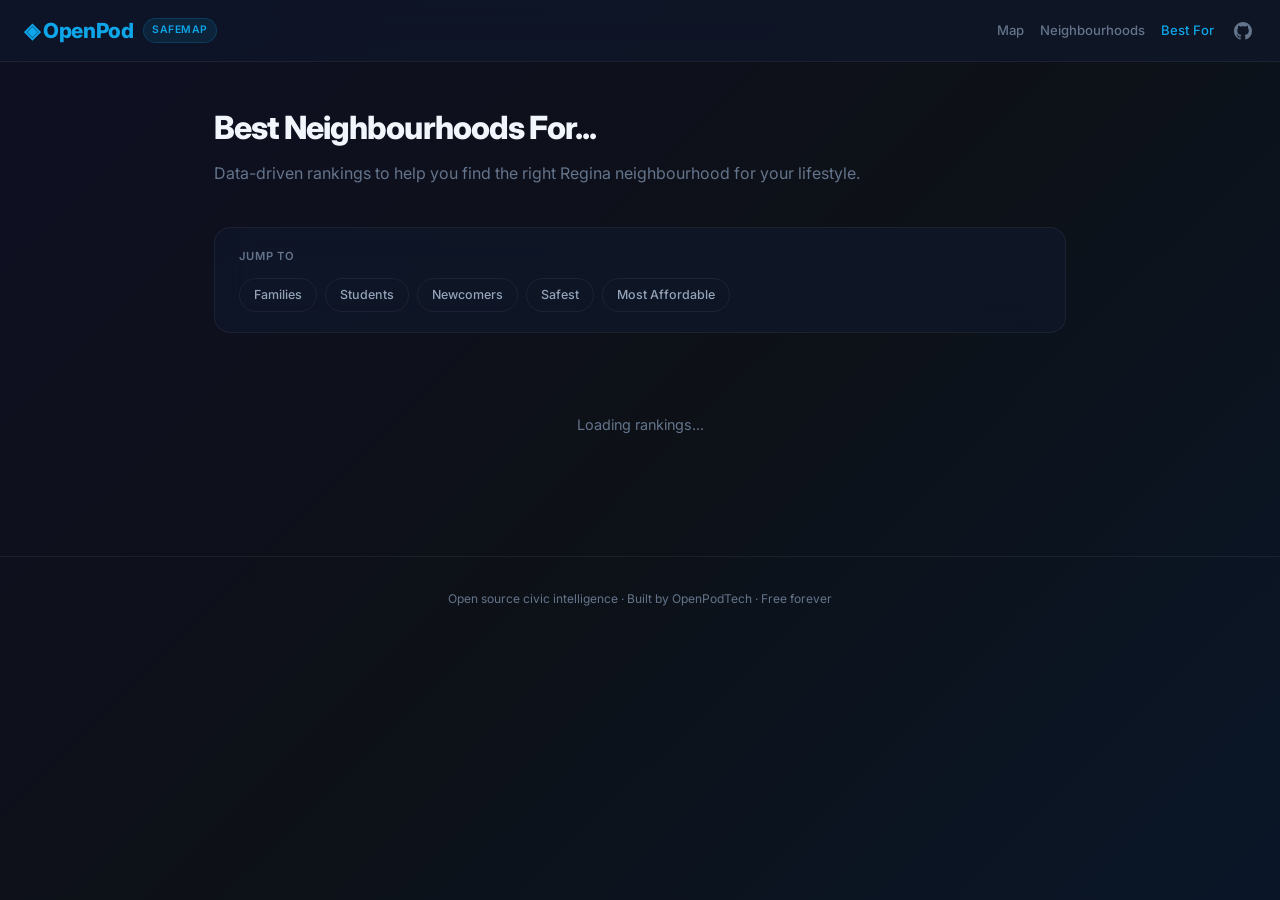
==== frontend/best-for/index.html @ 919fbf83 "Add SEO neighbourhood directory, profiles, best-for pages, sitemap, and Open Graph tags" ====
<!DOCTYPE html>
<html lang="en">
<head>
    <meta charset="UTF-8">
    <meta name="viewport" content="width=device-width, initial-scale=1.0">
    <title>Best Regina Neighbourhoods For Families, Students, Newcomers & Safety | OpenPod SafeMap</title>
    <meta name="description" content="Find the best Regina neighbourhoods for families, students, newcomers, safety, and affordability. Data-driven rankings with safety scores and crime data.">
    <meta property="og:title" content="Best Regina Neighbourhoods — Ranked by Safety, Affordability & More">
    <meta property="og:description" content="Data-driven rankings of Regina's best neighbourhoods for families, students, newcomers, and budget living.">
    <meta property="og:type" content="website">
    <meta property="og:url" content="https://openpodtech.github.io/openpod-regina-safemap/best-for/">
    <meta property="og:image" content="https://openpodtech.github.io/openpod-regina-safemap/og-image.png">
    <link rel="canonical" href="https://openpodtech.github.io/openpod-regina-safemap/best-for/">
    <link rel="preconnect" href="https://fonts.googleapis.com">
    <link rel="preconnect" href="https://fonts.gstatic.com" crossorigin>
    <link href="https://fonts.googleapis.com/css2?family=Inter:wght@400;500;600;700;800&display=swap" rel="stylesheet">
    <style>
        * { margin: 0; padding: 0; box-sizing: border-box; }

        :root {
            --accent: #0EA5E9;
            --accent-glow: rgba(14, 165, 233, 0.4);
            --bg-deep: #0f0f23;
            --bg-mid: #0d1117;
            --bg-card: rgba(15, 23, 42, 0.75);
            --border-subtle: rgba(255, 255, 255, 0.06);
            --border-hover: rgba(255, 255, 255, 0.12);
            --text-primary: #f0f6fc;
            --text-secondary: #94a3b8;
            --text-muted: #64748b;
            --green: #10b981;
            --teal: #14b8a6;
            --yellow: #f59e0b;
            --red: #ef4444;
            --purple: #a78bfa;
            --radius: 16px;
            --radius-sm: 10px;
            --radius-pill: 100px;
            --glass-blur: blur(16px);
            --shadow-lg: 0 8px 32px rgba(0, 0, 0, 0.3);
        }

        body {
            font-family: 'Inter', -apple-system, BlinkMacSystemFont, sans-serif;
            background: linear-gradient(135deg, #0f0f23 0%, #0d1117 50%, #0a1628 100%);
            color: var(--text-secondary);
            min-height: 100vh;
            font-size: 0.9rem;
            line-height: 1.6;
            -webkit-font-smoothing: antialiased;
        }

        a { color: var(--accent); text-decoration: none; }
        a:hover { text-decoration: underline; }

        /* Header */
        .site-header {
            position: sticky;
            top: 0;
            z-index: 100;
            display: flex;
            align-items: center;
            justify-content: space-between;
            padding: 14px 24px;
            background: var(--bg-card);
            backdrop-filter: var(--glass-blur);
            -webkit-backdrop-filter: var(--glass-blur);
            border-bottom: 1px solid var(--border-subtle);
        }

        .header-brand { display: flex; align-items: center; gap: 10px; }
        .brand-mark { font-size: 1.3rem; color: var(--accent); font-weight: 800; letter-spacing: -0.02em; }
        .brand-badge { font-size: 0.65rem; font-weight: 600; color: var(--accent); background: rgba(14, 165, 233, 0.1); border: 1px solid rgba(14, 165, 233, 0.2); padding: 3px 8px; border-radius: var(--radius-pill); text-transform: uppercase; letter-spacing: 0.05em; }

        .header-nav { display: flex; align-items: center; gap: 16px; }
        .header-nav a { font-size: 0.82rem; color: var(--text-muted); font-weight: 500; transition: color 0.2s; }
        .header-nav a:hover { color: var(--text-primary); text-decoration: none; }
        .header-nav a.active { color: var(--accent); }
        .github-link { color: var(--text-muted); display: flex; align-items: center; padding: 4px; border-radius: 6px; transition: color 0.2s; }
        .github-link:hover { color: var(--text-primary); }

        /* Page */
        .page-container {
            max-width: 900px;
            margin: 0 auto;
            padding: 40px 24px 80px;
        }

        .page-title {
            font-size: 2rem;
            font-weight: 800;
            color: var(--text-primary);
            letter-spacing: -0.03em;
            margin-bottom: 8px;
        }

        .page-subtitle {
            font-size: 1rem;
            color: var(--text-muted);
            margin-bottom: 40px;
        }

        /* Sections */
        .category-section {
            margin-bottom: 48px;
        }

        .category-title {
            font-size: 1.3rem;
            font-weight: 700;
            color: var(--text-primary);
            margin-bottom: 6px;
            letter-spacing: -0.01em;
        }

        .category-subtitle {
            font-size: 0.85rem;
            color: var(--text-muted);
            margin-bottom: 20px;
        }

        /* Ranked List */
        .ranked-list {
            display: flex;
            flex-direction: column;
            gap: 12px;
        }

        .ranked-item {
            display: flex;
            align-items: center;
            gap: 16px;
            padding: 16px 20px;
            background: var(--bg-card);
            backdrop-filter: var(--glass-blur);
            border: 1px solid var(--border-subtle);
            border-radius: var(--radius-sm);
            transition: transform 0.2s, border-color 0.2s;
            text-decoration: none;
            color: inherit;
        }

        .ranked-item:hover {
            transform: translateX(4px);
            border-color: var(--border-hover);
            text-decoration: none;
        }

        .rank-number {
            font-size: 1.2rem;
            font-weight: 800;
            color: var(--accent);
            width: 28px;
            text-align: center;
        }

        .rank-score {
            width: 44px;
            height: 44px;
            border-radius: 50%;
            display: flex;
            align-items: center;
            justify-content: center;
            font-size: 0.95rem;
            font-weight: 800;
            flex-shrink: 0;
            border: 2px solid;
        }

        .score-green { color: var(--green); border-color: var(--green); background: rgba(16, 185, 129, 0.08); }
        .score-teal { color: var(--teal); border-color: var(--teal); background: rgba(20, 184, 166, 0.08); }
        .score-yellow { color: var(--yellow); border-color: var(--yellow); background: rgba(245, 158, 11, 0.08); }
        .score-red { color: var(--red); border-color: var(--red); background: rgba(239, 68, 68, 0.08); }

        .rank-info { flex: 1; min-width: 0; }
        .rank-name { font-size: 0.95rem; font-weight: 700; color: var(--text-primary); margin-bottom: 2px; }
        .rank-reason { font-size: 0.8rem; color: var(--text-muted); }

        /* Table of Contents */
        .toc {
            background: var(--bg-card);
            backdrop-filter: var(--glass-blur);
            border: 1px solid var(--border-subtle);
            border-radius: var(--radius);
            padding: 20px 24px;
            margin-bottom: 40px;
        }

        .toc-title {
            font-size: 0.7rem;
            font-weight: 600;
            color: var(--text-muted);
            text-transform: uppercase;
            letter-spacing: 0.08em;
            margin-bottom: 12px;
        }

        .toc-list {
            list-style: none;
            display: flex;
            flex-wrap: wrap;
            gap: 8px;
        }

        .toc-list a {
            padding: 6px 14px;
            border-radius: var(--radius-pill);
            border: 1px solid var(--border-subtle);
            font-size: 0.78rem;
            font-weight: 500;
            color: var(--text-secondary);
            transition: all 0.2s;
        }

        .toc-list a:hover {
            border-color: var(--accent);
            color: var(--accent);
            text-decoration: none;
        }

        /* Footer */
        .site-footer {
            text-align: center;
            padding: 32px 24px;
            font-size: 0.75rem;
            color: var(--text-muted);
            border-top: 1px solid var(--border-subtle);
        }

        .site-footer a { color: var(--text-muted); }
        .site-footer a:hover { color: var(--accent); }

        @media (max-width: 560px) {
            .page-title { font-size: 1.5rem; }
            .category-title { font-size: 1.1rem; }
            .ranked-item { padding: 12px 14px; gap: 12px; }
        }
    </style>
</head>
<body>
    <header class="site-header">
        <div class="header-brand">
            <a href="../" style="color:inherit;text-decoration:none;display:flex;align-items:center;gap:10px;">
                <span class="brand-mark">&#9672; OpenPod</span>
                <span class="brand-badge">SafeMap</span>
            </a>
        </div>
        <nav class="header-nav">
            <a href="../">Map</a>
            <a href="../neighbourhoods/">Neighbourhoods</a>
            <a href="./" class="active">Best For</a>
            <a href="https://github.com/OpenPodTech/openpod-regina-safemap" target="_blank" class="github-link" aria-label="GitHub">
                <svg width="18" height="18" viewBox="0 0 16 16" fill="currentColor"><path d="M8 0C3.58 0 0 3.58 0 8c0 3.54 2.29 6.53 5.47 7.59.4.07.55-.17.55-.38 0-.19-.01-.82-.01-1.49-2.01.37-2.53-.49-2.69-.94-.09-.23-.48-.94-.82-1.13-.28-.15-.68-.52-.01-.53.63-.01 1.08.58 1.23.82.72 1.21 1.87.87 2.33.66.07-.52.28-.87.51-1.07-1.78-.2-3.64-.89-3.64-3.95 0-.87.31-1.59.82-2.15-.08-.2-.36-1.02.08-2.12 0 0 .67-.21 2.2.82.64-.18 1.32-.27 2-.27.68 0 1.36.09 2 .27 1.53-1.04 2.2-.82 2.2-.82.44 1.1.16 1.92.08 2.12.51.56.82 1.27.82 2.15 0 3.07-1.87 3.75-3.65 3.95.29.25.54.73.54 1.48 0 1.07-.01 1.93-.01 2.2 0 .21.15.46.55.38A8.013 8.013 0 0016 8c0-4.42-3.58-8-8-8z"/></svg>
            </a>
        </nav>
    </header>

    <main class="page-container">
        <h1 class="page-title">Best Neighbourhoods For...</h1>
        <p class="page-subtitle">Data-driven rankings to help you find the right Regina neighbourhood for your lifestyle.</p>

        <div class="toc">
            <div class="toc-title">Jump to</div>
            <div class="toc-list">
                <a href="#families">Families</a>
                <a href="#students">Students</a>
                <a href="#newcomers">Newcomers</a>
                <a href="#safest">Safest</a>
                <a href="#affordable">Most Affordable</a>
            </div>
        </div>

        <div id="content">
            <div style="text-align:center;padding:40px;color:var(--text-muted);">Loading rankings...</div>
        </div>
    </main>

    <footer class="site-footer">
        Open source civic intelligence &middot; Built by <a href="https://github.com/OpenPodTech">OpenPodTech</a> &middot; Free forever
    </footer>

    <script>
    (async function() {
        const [scoresResp, descResp] = await Promise.all([
            fetch('../data/processed/scores.json'),
            fetch('../data/processed/descriptions.json')
        ]);

        const scoresData = await scoresResp.json();
        const scores = scoresData.scores;
        const descriptions = await descResp.json();

        function getScoreClass(score) {
            if (score >= 90) return 'score-green';
            if (score >= 70) return 'score-teal';
            if (score >= 50) return 'score-yellow';
            return 'score-red';
        }

        function profileLink(name) {
            return '../neighbourhoods/neighbourhood.html?name=' + encodeURIComponent(name);
        }

        function renderRankedList(items) {
            return items.map((item, i) => `
                <a href="${profileLink(item.name)}" class="ranked-item">
                    <span class="rank-number">${i + 1}</span>
                    <div class="rank-score ${getScoreClass(item.score)}">${item.score}</div>
                    <div class="rank-info">
                        <div class="rank-name">${item.name}</div>
                        <div class="rank-reason">${item.reason}</div>
                    </div>
                </a>
            `).join('');
        }

        // Best for Families: high safety + schools + parks
        const families = scores
            .filter(s => s.safety >= 80 && s.schools_count >= 1 && descriptions[s.name])
            .sort((a, b) => (b.safety + b.schools * 2 + b.parks_count * 10) - (a.safety + a.schools * 2 + a.parks_count * 10))
            .slice(0, 5)
            .map(s => ({
                name: s.name,
                score: s.overall,
                reason: descriptions[s.name] ? descriptions[s.name].best_for : 'Safe with good schools and parks'
            }));

        // Best for Students: near campus, affordable
        const studentPicks = ['University Park', 'Cathedral', 'Rosemont', 'Hillsdale', 'Coronation Park'];
        const students = studentPicks
            .map(name => scores.find(s => s.name === name))
            .filter(Boolean)
            .map(s => ({
                name: s.name,
                score: s.overall,
                reason: descriptions[s.name] ? descriptions[s.name].best_for : 'Affordable and accessible'
            }));

        // Best for Newcomers: safe + affordable + amenities
        const newcomerPicks = ['Whitmore Park', 'Dieppe', 'Normanview West', 'Walsh Acres', 'Lakeview'];
        const newcomers = newcomerPicks
            .map(name => scores.find(s => s.name === name))
            .filter(Boolean)
            .map(s => ({
                name: s.name,
                score: s.overall,
                reason: descriptions[s.name] ? descriptions[s.name].best_for : 'Safe and welcoming for newcomers'
            }));

        // Safest: highest safety score
        const safest = scores
            .filter(s => s.safety >= 95 && s.total_crimes > 0)
            .sort((a, b) => b.safety - a.safety)
            .slice(0, 5)
            .map(s => ({
                name: s.name,
                score: s.safety,
                reason: `Safety score ${s.safety}/100 — ${s.total_crimes} total incidents (${s.crime_trend < 0 ? 'decreasing' : 'stable'} trend)`
            }));

        // Most Affordable: lowest rent with decent safety
        const affordablePicks = ['North Central', 'Boothill', 'Coronation Park', 'Albert Park', 'Regent Park'];
        const affordable = affordablePicks
            .map(name => scores.find(s => s.name === name))
            .filter(Boolean)
            .map(s => ({
                name: s.name,
                score: s.overall,
                reason: descriptions[s.name] ? `${descriptions[s.name].avg_rent} — ${descriptions[s.name].best_for}` : 'Affordable option'
            }));

        const content = document.getElementById('content');
        content.innerHTML = `
            <section class="category-section" id="families">
                <h2 class="category-title">Best for Families</h2>
                <p class="category-subtitle">High safety, good schools, parks nearby, and a community feel.</p>
                <div class="ranked-list">${renderRankedList(families)}</div>
            </section>

            <section class="category-section" id="students">
                <h2 class="category-title">Best for Students</h2>
                <p class="category-subtitle">Near the University of Regina, affordable rent, and good transit.</p>
                <div class="ranked-list">${renderRankedList(students)}</div>
            </section>

            <section class="category-section" id="newcomers">
                <h2 class="category-title">Best for Newcomers</h2>
                <p class="category-subtitle">Safe, affordable, with amenities and a welcoming community for those new to Regina.</p>
                <div class="ranked-list">${renderRankedList(newcomers)}</div>
            </section>

            <section class="category-section" id="safest">
                <h2 class="category-title">Safest Neighbourhoods</h2>
                <p class="category-subtitle">Lowest crime rates based on actual police data. Scores shown are safety-specific (not overall).</p>
                <div class="ranked-list">${renderRankedList(safest)}</div>
            </section>

            <section class="category-section" id="affordable">
                <h2 class="category-title">Most Affordable</h2>
                <p class="category-subtitle">Lowest average rent with acceptable services. Budget-friendly without sacrificing too much.</p>
                <div class="ranked-list">${renderRankedList(affordable)}</div>
            </section>
        `;
    })();
    </script>
</body>
</html>
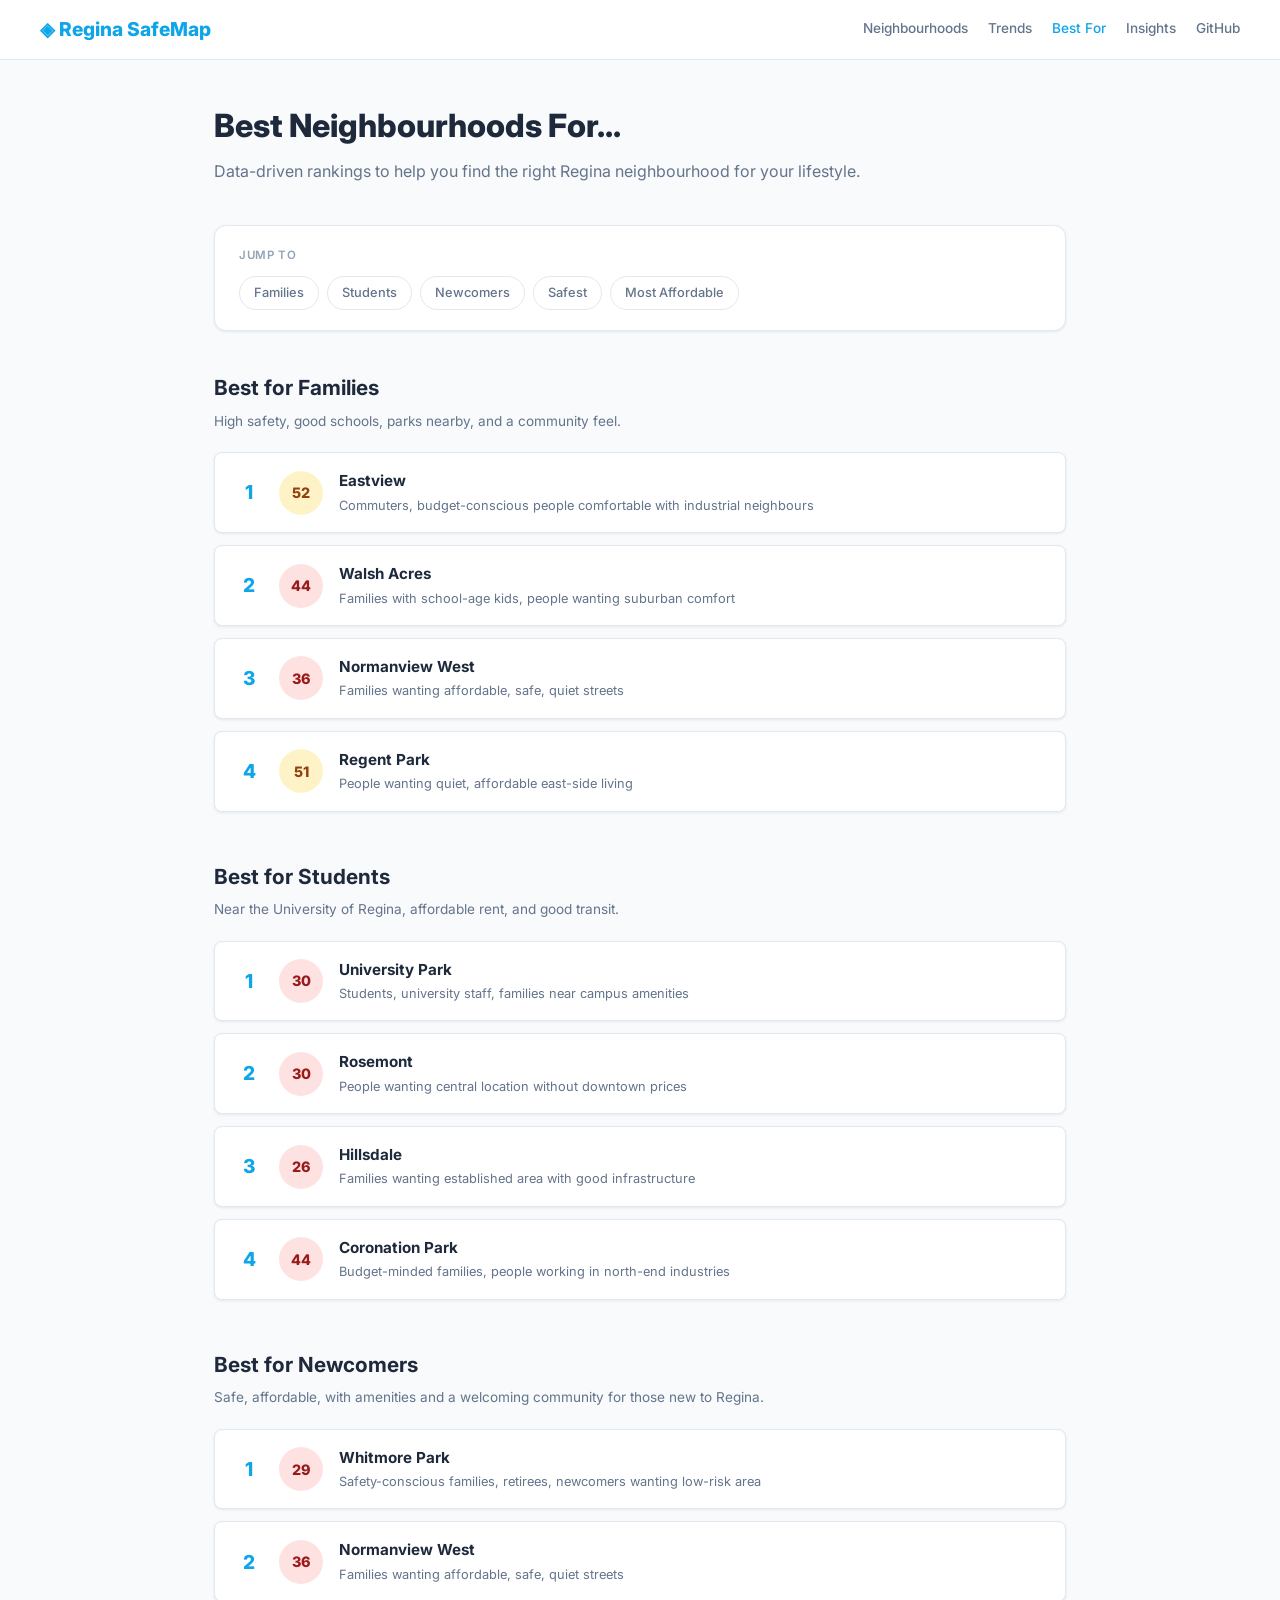
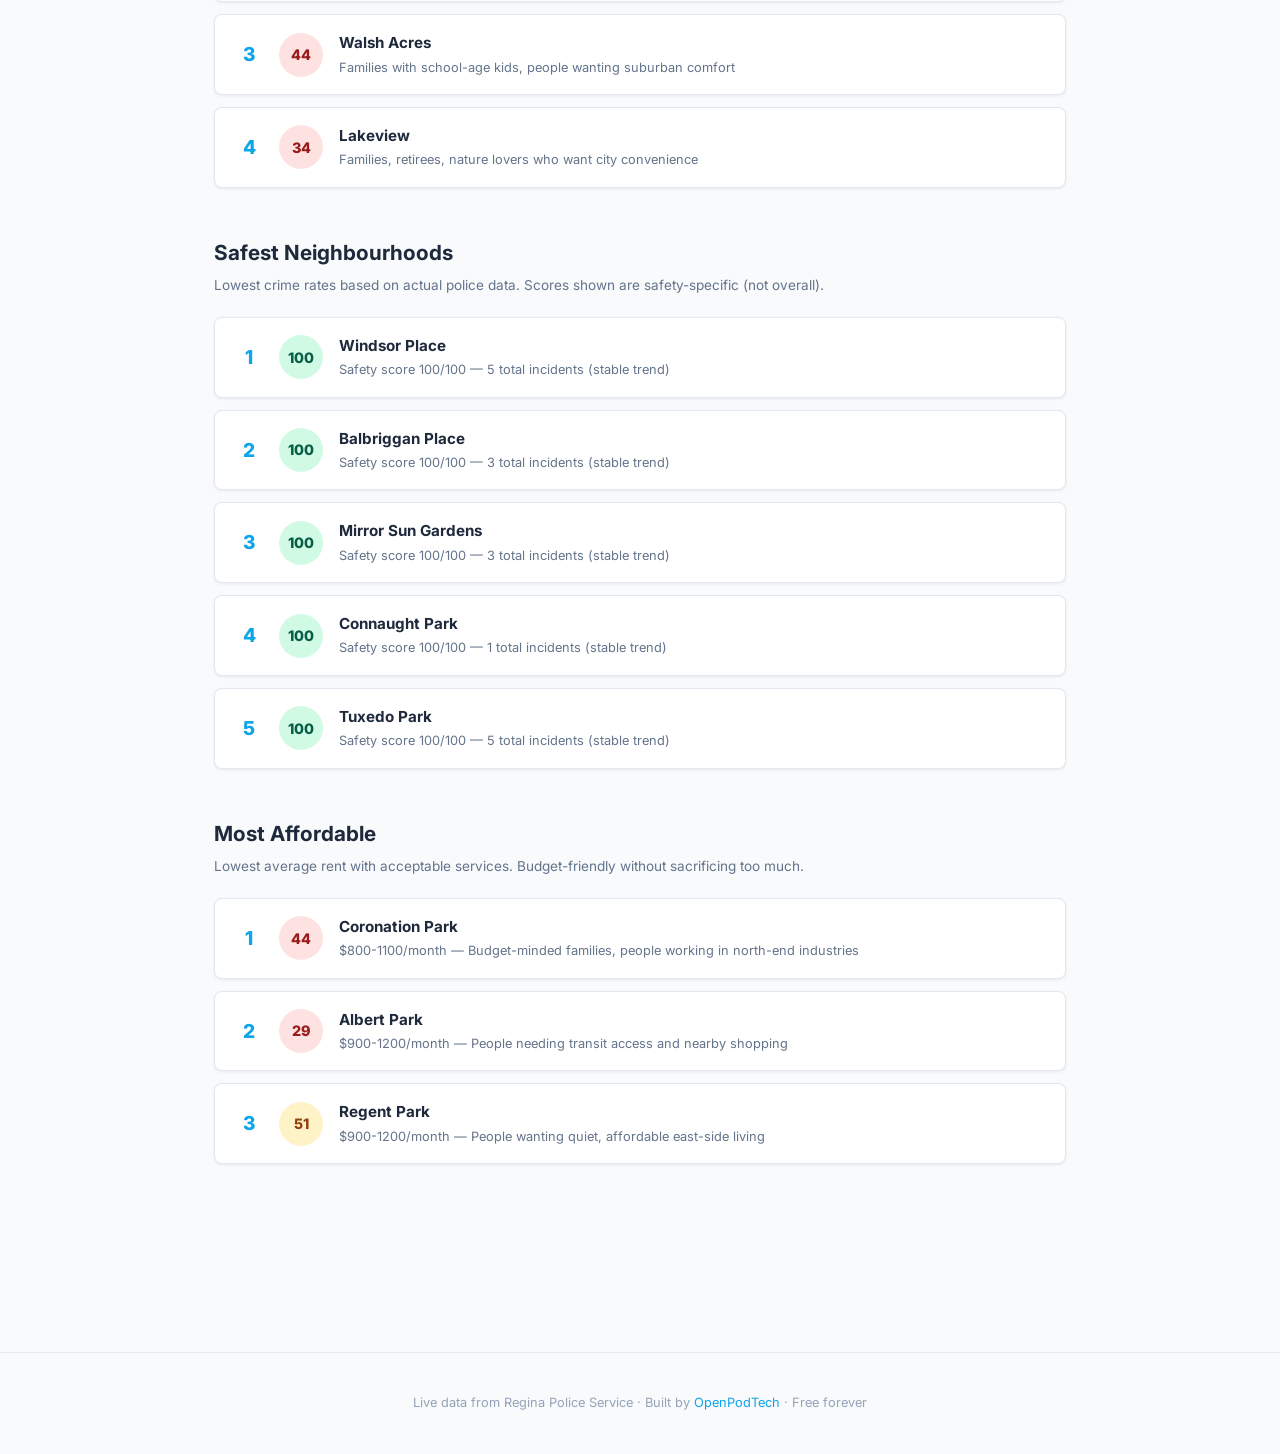
==== commit 5be5631b: "Design sync: light design system applied to ALL pages — consistent brand across entire site" ====
--- a/frontend/best-for/index.html
+++ b/frontend/best-for/index.html
@@ -3,256 +3,83 @@
 <head>
     <meta charset="UTF-8">
     <meta name="viewport" content="width=device-width, initial-scale=1.0">
-    <title>Best Regina Neighbourhoods For Families, Students, Newcomers & Safety | OpenPod SafeMap</title>
+    <title>Best Regina Neighbourhoods For Families, Students, Newcomers & Safety | Regina SafeMap</title>
     <meta name="description" content="Find the best Regina neighbourhoods for families, students, newcomers, safety, and affordability. Data-driven rankings with safety scores and crime data.">
     <meta property="og:title" content="Best Regina Neighbourhoods — Ranked by Safety, Affordability & More">
     <meta property="og:description" content="Data-driven rankings of Regina's best neighbourhoods for families, students, newcomers, and budget living.">
     <meta property="og:type" content="website">
-    <meta property="og:url" content="https://openpodtech.github.io/openpod-regina-safemap/best-for/">
-    <meta property="og:image" content="https://openpodtech.github.io/openpod-regina-safemap/og-image.png">
-    <link rel="canonical" href="https://openpodtech.github.io/openpod-regina-safemap/best-for/">
+    <meta property="og:url" content="https://reginasafemap.ca/best-for/">
+    <link rel="canonical" href="https://reginasafemap.ca/best-for/">
     <link rel="preconnect" href="https://fonts.googleapis.com">
     <link rel="preconnect" href="https://fonts.gstatic.com" crossorigin>
     <link href="https://fonts.googleapis.com/css2?family=Inter:wght@400;500;600;700;800&display=swap" rel="stylesheet">
     <style>
-        * { margin: 0; padding: 0; box-sizing: border-box; }
-
+        *, *::before, *::after { margin: 0; padding: 0; box-sizing: border-box; }
         :root {
-            --accent: #0EA5E9;
-            --accent-glow: rgba(14, 165, 233, 0.4);
-            --bg-deep: #0f0f23;
-            --bg-mid: #0d1117;
-            --bg-card: rgba(15, 23, 42, 0.75);
-            --border-subtle: rgba(255, 255, 255, 0.06);
-            --border-hover: rgba(255, 255, 255, 0.12);
-            --text-primary: #f0f6fc;
-            --text-secondary: #94a3b8;
-            --text-muted: #64748b;
-            --green: #10b981;
-            --teal: #14b8a6;
-            --yellow: #f59e0b;
-            --red: #ef4444;
-            --purple: #a78bfa;
-            --radius: 16px;
-            --radius-sm: 10px;
-            --radius-pill: 100px;
-            --glass-blur: blur(16px);
-            --shadow-lg: 0 8px 32px rgba(0, 0, 0, 0.3);
+            --bg: #ffffff; --bg-subtle: #f8fafc; --bg-card: #ffffff;
+            --border: #e2e8f0; --border-hover: #cbd5e1;
+            --text: #1e293b; --text-secondary: #64748b; --text-muted: #94a3b8;
+            --accent: #0EA5E9; --accent-light: #e0f2fe;
+            --green: #10b981; --green-light: #d1fae5;
+            --yellow: #f59e0b; --yellow-light: #fef3c7;
+            --red: #ef4444; --red-light: #fee2e2;
+            --radius: 12px; --radius-sm: 8px;
+            --shadow: 0 1px 3px rgba(0,0,0,0.08); --shadow-md: 0 4px 12px rgba(0,0,0,0.08);
         }
-
-        body {
-            font-family: 'Inter', -apple-system, BlinkMacSystemFont, sans-serif;
-            background: linear-gradient(135deg, #0f0f23 0%, #0d1117 50%, #0a1628 100%);
-            color: var(--text-secondary);
-            min-height: 100vh;
-            font-size: 0.9rem;
-            line-height: 1.6;
-            -webkit-font-smoothing: antialiased;
-        }
-
+        body { font-family: 'Inter', -apple-system, sans-serif; background: var(--bg-subtle); color: var(--text); min-height: 100vh; font-size: 0.9rem; line-height: 1.6; max-width: 100%; overflow-x: hidden; -webkit-font-smoothing: antialiased; }
         a { color: var(--accent); text-decoration: none; }
-        a:hover { text-decoration: underline; }
-
-        /* Header */
-        .site-header {
-            position: sticky;
-            top: 0;
-            z-index: 100;
-            display: flex;
-            align-items: center;
-            justify-content: space-between;
-            padding: 14px 24px;
-            background: var(--bg-card);
-            backdrop-filter: var(--glass-blur);
-            -webkit-backdrop-filter: var(--glass-blur);
-            border-bottom: 1px solid var(--border-subtle);
-        }
-
-        .header-brand { display: flex; align-items: center; gap: 10px; }
-        .brand-mark { font-size: 1.3rem; color: var(--accent); font-weight: 800; letter-spacing: -0.02em; }
-        .brand-badge { font-size: 0.65rem; font-weight: 600; color: var(--accent); background: rgba(14, 165, 233, 0.1); border: 1px solid rgba(14, 165, 233, 0.2); padding: 3px 8px; border-radius: var(--radius-pill); text-transform: uppercase; letter-spacing: 0.05em; }
-
-        .header-nav { display: flex; align-items: center; gap: 16px; }
-        .header-nav a { font-size: 0.82rem; color: var(--text-muted); font-weight: 500; transition: color 0.2s; }
-        .header-nav a:hover { color: var(--text-primary); text-decoration: none; }
-        .header-nav a.active { color: var(--accent); }
-        .github-link { color: var(--text-muted); display: flex; align-items: center; padding: 4px; border-radius: 6px; transition: color 0.2s; }
-        .github-link:hover { color: var(--text-primary); }
-
-        /* Page */
-        .page-container {
-            max-width: 900px;
-            margin: 0 auto;
-            padding: 40px 24px 80px;
-        }
-
-        .page-title {
-            font-size: 2rem;
-            font-weight: 800;
-            color: var(--text-primary);
-            letter-spacing: -0.03em;
-            margin-bottom: 8px;
-        }
-
-        .page-subtitle {
-            font-size: 1rem;
-            color: var(--text-muted);
-            margin-bottom: 40px;
-        }
-
-        /* Sections */
-        .category-section {
-            margin-bottom: 48px;
-        }
-
-        .category-title {
-            font-size: 1.3rem;
-            font-weight: 700;
-            color: var(--text-primary);
-            margin-bottom: 6px;
-            letter-spacing: -0.01em;
-        }
-
-        .category-subtitle {
-            font-size: 0.85rem;
-            color: var(--text-muted);
-            margin-bottom: 20px;
-        }
-
-        /* Ranked List */
-        .ranked-list {
-            display: flex;
-            flex-direction: column;
-            gap: 12px;
-        }
-
-        .ranked-item {
-            display: flex;
-            align-items: center;
-            gap: 16px;
-            padding: 16px 20px;
-            background: var(--bg-card);
-            backdrop-filter: var(--glass-blur);
-            border: 1px solid var(--border-subtle);
-            border-radius: var(--radius-sm);
-            transition: transform 0.2s, border-color 0.2s;
-            text-decoration: none;
-            color: inherit;
-        }
-
-        .ranked-item:hover {
-            transform: translateX(4px);
-            border-color: var(--border-hover);
-            text-decoration: none;
-        }
-
-        .rank-number {
-            font-size: 1.2rem;
-            font-weight: 800;
-            color: var(--accent);
-            width: 28px;
-            text-align: center;
-        }
-
-        .rank-score {
-            width: 44px;
-            height: 44px;
-            border-radius: 50%;
-            display: flex;
-            align-items: center;
-            justify-content: center;
-            font-size: 0.95rem;
-            font-weight: 800;
-            flex-shrink: 0;
-            border: 2px solid;
-        }
-
-        .score-green { color: var(--green); border-color: var(--green); background: rgba(16, 185, 129, 0.08); }
-        .score-teal { color: var(--teal); border-color: var(--teal); background: rgba(20, 184, 166, 0.08); }
-        .score-yellow { color: var(--yellow); border-color: var(--yellow); background: rgba(245, 158, 11, 0.08); }
-        .score-red { color: var(--red); border-color: var(--red); background: rgba(239, 68, 68, 0.08); }
-
+        a:hover { color: #0284c7; }
+        .site-header { background: #fff; border-bottom: 1px solid var(--border); padding: 14px 24px; position: sticky; top: 0; z-index: 100; }
+        .site-header .header-inner { max-width: 1200px; margin: 0 auto; display: flex; align-items: center; justify-content: space-between; }
+        .site-header .brand { font-size: 1.2rem; font-weight: 800; color: var(--accent); text-decoration: none; }
+        .site-header nav { display: flex; gap: 20px; }
+        .site-header nav a { font-size: 0.85rem; color: var(--text-secondary); text-decoration: none; font-weight: 500; }
+        .site-header nav a:hover { color: var(--text); }
+        .site-header nav a.active { color: var(--accent); }
+        .page-container { max-width: 900px; margin: 0 auto; padding: 40px 24px 80px; }
+        .page-title { font-size: 2rem; font-weight: 800; color: var(--text); margin-bottom: 8px; }
+        .page-subtitle { font-size: 1rem; color: var(--text-secondary); margin-bottom: 40px; }
+        .toc { background: #fff; border: 1px solid var(--border); border-radius: var(--radius); padding: 20px 24px; margin-bottom: 40px; box-shadow: var(--shadow); }
+        .toc-title { font-size: 0.72rem; font-weight: 600; color: var(--text-muted); text-transform: uppercase; letter-spacing: 0.06em; margin-bottom: 12px; }
+        .toc-list { list-style: none; display: flex; flex-wrap: wrap; gap: 8px; }
+        .toc-list a { padding: 6px 14px; border-radius: 50px; border: 1px solid var(--border); font-size: 0.8rem; font-weight: 500; color: var(--text-secondary); transition: all 0.2s; }
+        .toc-list a:hover { border-color: var(--accent); color: var(--accent); background: var(--accent-light); }
+        .category-section { margin-bottom: 48px; }
+        .category-title { font-size: 1.3rem; font-weight: 700; color: var(--text); margin-bottom: 6px; }
+        .category-subtitle { font-size: 0.85rem; color: var(--text-secondary); margin-bottom: 20px; }
+        .ranked-list { display: flex; flex-direction: column; gap: 12px; }
+        .ranked-item { display: flex; align-items: center; gap: 16px; padding: 16px 20px; background: #fff; border: 1px solid var(--border); border-radius: var(--radius-sm); transition: box-shadow 0.2s, border-color 0.2s; text-decoration: none; color: inherit; box-shadow: var(--shadow); }
+        .ranked-item:hover { box-shadow: var(--shadow-md); border-color: var(--border-hover); }
+        .rank-number { font-size: 1.2rem; font-weight: 800; color: var(--accent); width: 28px; text-align: center; }
+        .rank-score { width: 44px; height: 44px; border-radius: 50%; display: flex; align-items: center; justify-content: center; font-size: 0.9rem; font-weight: 800; flex-shrink: 0; }
+        .score-green { color: #065f46; background: var(--green-light); }
+        .score-yellow { color: #92400e; background: var(--yellow-light); }
+        .score-red { color: #991b1b; background: var(--red-light); }
         .rank-info { flex: 1; min-width: 0; }
-        .rank-name { font-size: 0.95rem; font-weight: 700; color: var(--text-primary); margin-bottom: 2px; }
-        .rank-reason { font-size: 0.8rem; color: var(--text-muted); }
-
-        /* Table of Contents */
-        .toc {
-            background: var(--bg-card);
-            backdrop-filter: var(--glass-blur);
-            border: 1px solid var(--border-subtle);
-            border-radius: var(--radius);
-            padding: 20px 24px;
-            margin-bottom: 40px;
-        }
-
-        .toc-title {
-            font-size: 0.7rem;
-            font-weight: 600;
-            color: var(--text-muted);
-            text-transform: uppercase;
-            letter-spacing: 0.08em;
-            margin-bottom: 12px;
-        }
-
-        .toc-list {
-            list-style: none;
-            display: flex;
-            flex-wrap: wrap;
-            gap: 8px;
-        }
-
-        .toc-list a {
-            padding: 6px 14px;
-            border-radius: var(--radius-pill);
-            border: 1px solid var(--border-subtle);
-            font-size: 0.78rem;
-            font-weight: 500;
-            color: var(--text-secondary);
-            transition: all 0.2s;
-        }
-
-        .toc-list a:hover {
-            border-color: var(--accent);
-            color: var(--accent);
-            text-decoration: none;
-        }
-
-        /* Footer */
-        .site-footer {
-            text-align: center;
-            padding: 32px 24px;
-            font-size: 0.75rem;
-            color: var(--text-muted);
-            border-top: 1px solid var(--border-subtle);
-        }
-
-        .site-footer a { color: var(--text-muted); }
-        .site-footer a:hover { color: var(--accent); }
-
+        .rank-name { font-size: 0.95rem; font-weight: 700; color: var(--text); margin-bottom: 2px; }
+        .rank-reason { font-size: 0.8rem; color: var(--text-secondary); }
+        .site-footer { text-align: center; padding: 40px 24px; font-size: 0.8rem; color: var(--text-muted); border-top: 1px solid var(--border); margin-top: 60px; }
+        .site-footer a { color: var(--accent); text-decoration: none; }
         @media (max-width: 560px) {
             .page-title { font-size: 1.5rem; }
             .category-title { font-size: 1.1rem; }
             .ranked-item { padding: 12px 14px; gap: 12px; }
+            .site-header nav { display: none; }
         }
     </style>
 </head>
 <body>
     <header class="site-header">
-        <div class="header-brand">
-            <a href="../" style="color:inherit;text-decoration:none;display:flex;align-items:center;gap:10px;">
-                <span class="brand-mark">&#9672; OpenPod</span>
-                <span class="brand-badge">SafeMap</span>
-            </a>
+        <div class="header-inner">
+            <a href="../" class="brand">&#9672; Regina SafeMap</a>
+            <nav>
+                <a href="../neighbourhoods/">Neighbourhoods</a>
+                <a href="../trends/">Trends</a>
+                <a href="./" class="active">Best For</a>
+                <a href="../insights/">Insights</a>
+                <a href="https://github.com/OpenPodTech/openpod-regina-safemap" target="_blank">GitHub</a>
+            </nav>
         </div>
-        <nav class="header-nav">
-            <a href="../">Map</a>
-            <a href="../neighbourhoods/">Neighbourhoods</a>
-            <a href="./" class="active">Best For</a>
-            <a href="https://github.com/OpenPodTech/openpod-regina-safemap" target="_blank" class="github-link" aria-label="GitHub">
-                <svg width="18" height="18" viewBox="0 0 16 16" fill="currentColor"><path d="M8 0C3.58 0 0 3.58 0 8c0 3.54 2.29 6.53 5.47 7.59.4.07.55-.17.55-.38 0-.19-.01-.82-.01-1.49-2.01.37-2.53-.49-2.69-.94-.09-.23-.48-.94-.82-1.13-.28-.15-.68-.52-.01-.53.63-.01 1.08.58 1.23.82.72 1.21 1.87.87 2.33.66.07-.52.28-.87.51-1.07-1.78-.2-3.64-.89-3.64-3.95 0-.87.31-1.59.82-2.15-.08-.2-.36-1.02.08-2.12 0 0 .67-.21 2.2.82.64-.18 1.32-.27 2-.27.68 0 1.36.09 2 .27 1.53-1.04 2.2-.82 2.2-.82.44 1.1.16 1.92.08 2.12.51.56.82 1.27.82 2.15 0 3.07-1.87 3.75-3.65 3.95.29.25.54.73.54 1.48 0 1.07-.01 1.93-.01 2.2 0 .21.15.46.55.38A8.013 8.013 0 0016 8c0-4.42-3.58-8-8-8z"/></svg>
-            </a>
-        </nav>
     </header>
 
     <main class="page-container">
@@ -276,7 +103,7 @@
     </main>
 
     <footer class="site-footer">
-        Open source civic intelligence &middot; Built by <a href="https://github.com/OpenPodTech">OpenPodTech</a> &middot; Free forever
+        <p>Live data from Regina Police Service &middot; Built by <a href="https://github.com/OpenPodTech">OpenPodTech</a> &middot; Free forever</p>
     </footer>
 
     <script>
@@ -285,22 +112,18 @@
             fetch('../data/processed/scores.json'),
             fetch('../data/processed/descriptions.json')
         ]);
-
         const scoresData = await scoresResp.json();
         const scores = scoresData.scores;
         const descriptions = await descResp.json();
 
         function getScoreClass(score) {
-            if (score >= 90) return 'score-green';
-            if (score >= 70) return 'score-teal';
+            if (score >= 70) return 'score-green';
             if (score >= 50) return 'score-yellow';
             return 'score-red';
         }
-
         function profileLink(name) {
             return '../neighbourhoods/neighbourhood.html?name=' + encodeURIComponent(name);
         }
-
         function renderRankedList(items) {
             return items.map((item, i) => `
                 <a href="${profileLink(item.name)}" class="ranked-item">
@@ -314,92 +137,21 @@
             `).join('');
         }
 
-        // Best for Families: high safety + schools + parks
-        const families = scores
-            .filter(s => s.safety >= 80 && s.schools_count >= 1 && descriptions[s.name])
-            .sort((a, b) => (b.safety + b.schools * 2 + b.parks_count * 10) - (a.safety + a.schools * 2 + a.parks_count * 10))
-            .slice(0, 5)
-            .map(s => ({
-                name: s.name,
-                score: s.overall,
-                reason: descriptions[s.name] ? descriptions[s.name].best_for : 'Safe with good schools and parks'
-            }));
+        const families = scores.filter(s => s.safety >= 80 && s.schools_count >= 1 && descriptions[s.name]).sort((a, b) => (b.safety + b.schools * 2 + b.parks_count * 10) - (a.safety + a.schools * 2 + a.parks_count * 10)).slice(0, 5).map(s => ({ name: s.name, score: s.overall, reason: descriptions[s.name] ? descriptions[s.name].best_for : 'Safe with good schools and parks' }));
+        const studentPicks = ['University Park', 'Cathedral', 'Rosemont', 'Hillsdale', 'Coronation Park'];
+        const students = studentPicks.map(name => scores.find(s => s.name === name)).filter(Boolean).map(s => ({ name: s.name, score: s.overall, reason: descriptions[s.name] ? descriptions[s.name].best_for : 'Affordable and accessible' }));
+        const newcomerPicks = ['Whitmore Park', 'Dieppe', 'Normanview West', 'Walsh Acres', 'Lakeview'];
+        const newcomers = newcomerPicks.map(name => scores.find(s => s.name === name)).filter(Boolean).map(s => ({ name: s.name, score: s.overall, reason: descriptions[s.name] ? descriptions[s.name].best_for : 'Safe and welcoming for newcomers' }));
+        const safest = scores.filter(s => s.safety >= 95 && s.total_crimes > 0).sort((a, b) => b.safety - a.safety).slice(0, 5).map(s => ({ name: s.name, score: s.safety, reason: 'Safety score ' + s.safety + '/100 — ' + s.total_crimes + ' total incidents (' + (s.crime_trend < 0 ? 'decreasing' : 'stable') + ' trend)' }));
+        const affordablePicks = ['North Central', 'Boothill', 'Coronation Park', 'Albert Park', 'Regent Park'];
+        const affordable = affordablePicks.map(name => scores.find(s => s.name === name)).filter(Boolean).map(s => ({ name: s.name, score: s.overall, reason: descriptions[s.name] ? descriptions[s.name].avg_rent + ' — ' + descriptions[s.name].best_for : 'Affordable option' }));
 
-        // Best for Students: near campus, affordable
-        const studentPicks = ['University Park', 'Cathedral', 'Rosemont', 'Hillsdale', 'Coronation Park'];
-        const students = studentPicks
-            .map(name => scores.find(s => s.name === name))
-            .filter(Boolean)
-            .map(s => ({
-                name: s.name,
-                score: s.overall,
-                reason: descriptions[s.name] ? descriptions[s.name].best_for : 'Affordable and accessible'
-            }));
-
-        // Best for Newcomers: safe + affordable + amenities
-        const newcomerPicks = ['Whitmore Park', 'Dieppe', 'Normanview West', 'Walsh Acres', 'Lakeview'];
-        const newcomers = newcomerPicks
-            .map(name => scores.find(s => s.name === name))
-            .filter(Boolean)
-            .map(s => ({
-                name: s.name,
-                score: s.overall,
-                reason: descriptions[s.name] ? descriptions[s.name].best_for : 'Safe and welcoming for newcomers'
-            }));
-
-        // Safest: highest safety score
-        const safest = scores
-            .filter(s => s.safety >= 95 && s.total_crimes > 0)
-            .sort((a, b) => b.safety - a.safety)
-            .slice(0, 5)
-            .map(s => ({
-                name: s.name,
-                score: s.safety,
-                reason: `Safety score ${s.safety}/100 — ${s.total_crimes} total incidents (${s.crime_trend < 0 ? 'decreasing' : 'stable'} trend)`
-            }));
-
-        // Most Affordable: lowest rent with decent safety
-        const affordablePicks = ['North Central', 'Boothill', 'Coronation Park', 'Albert Park', 'Regent Park'];
-        const affordable = affordablePicks
-            .map(name => scores.find(s => s.name === name))
-            .filter(Boolean)
-            .map(s => ({
-                name: s.name,
-                score: s.overall,
-                reason: descriptions[s.name] ? `${descriptions[s.name].avg_rent} — ${descriptions[s.name].best_for}` : 'Affordable option'
-            }));
-
-        const content = document.getElementById('content');
-        content.innerHTML = `
-            <section class="category-section" id="families">
-                <h2 class="category-title">Best for Families</h2>
-                <p class="category-subtitle">High safety, good schools, parks nearby, and a community feel.</p>
-                <div class="ranked-list">${renderRankedList(families)}</div>
-            </section>
-
-            <section class="category-section" id="students">
-                <h2 class="category-title">Best for Students</h2>
-                <p class="category-subtitle">Near the University of Regina, affordable rent, and good transit.</p>
-                <div class="ranked-list">${renderRankedList(students)}</div>
-            </section>
-
-            <section class="category-section" id="newcomers">
-                <h2 class="category-title">Best for Newcomers</h2>
-                <p class="category-subtitle">Safe, affordable, with amenities and a welcoming community for those new to Regina.</p>
-                <div class="ranked-list">${renderRankedList(newcomers)}</div>
-            </section>
-
-            <section class="category-section" id="safest">
-                <h2 class="category-title">Safest Neighbourhoods</h2>
-                <p class="category-subtitle">Lowest crime rates based on actual police data. Scores shown are safety-specific (not overall).</p>
-                <div class="ranked-list">${renderRankedList(safest)}</div>
-            </section>
-
-            <section class="category-section" id="affordable">
-                <h2 class="category-title">Most Affordable</h2>
-                <p class="category-subtitle">Lowest average rent with acceptable services. Budget-friendly without sacrificing too much.</p>
-                <div class="ranked-list">${renderRankedList(affordable)}</div>
-            </section>
+        document.getElementById('content').innerHTML = `
+            <section class="category-section" id="families"><h2 class="category-title">Best for Families</h2><p class="category-subtitle">High safety, good schools, parks nearby, and a community feel.</p><div class="ranked-list">${renderRankedList(families)}</div></section>
+            <section class="category-section" id="students"><h2 class="category-title">Best for Students</h2><p class="category-subtitle">Near the University of Regina, affordable rent, and good transit.</p><div class="ranked-list">${renderRankedList(students)}</div></section>
+            <section class="category-section" id="newcomers"><h2 class="category-title">Best for Newcomers</h2><p class="category-subtitle">Safe, affordable, with amenities and a welcoming community for those new to Regina.</p><div class="ranked-list">${renderRankedList(newcomers)}</div></section>
+            <section class="category-section" id="safest"><h2 class="category-title">Safest Neighbourhoods</h2><p class="category-subtitle">Lowest crime rates based on actual police data. Scores shown are safety-specific (not overall).</p><div class="ranked-list">${renderRankedList(safest)}</div></section>
+            <section class="category-section" id="affordable"><h2 class="category-title">Most Affordable</h2><p class="category-subtitle">Lowest average rent with acceptable services. Budget-friendly without sacrificing too much.</p><div class="ranked-list">${renderRankedList(affordable)}</div></section>
         `;
     })();
     </script>
